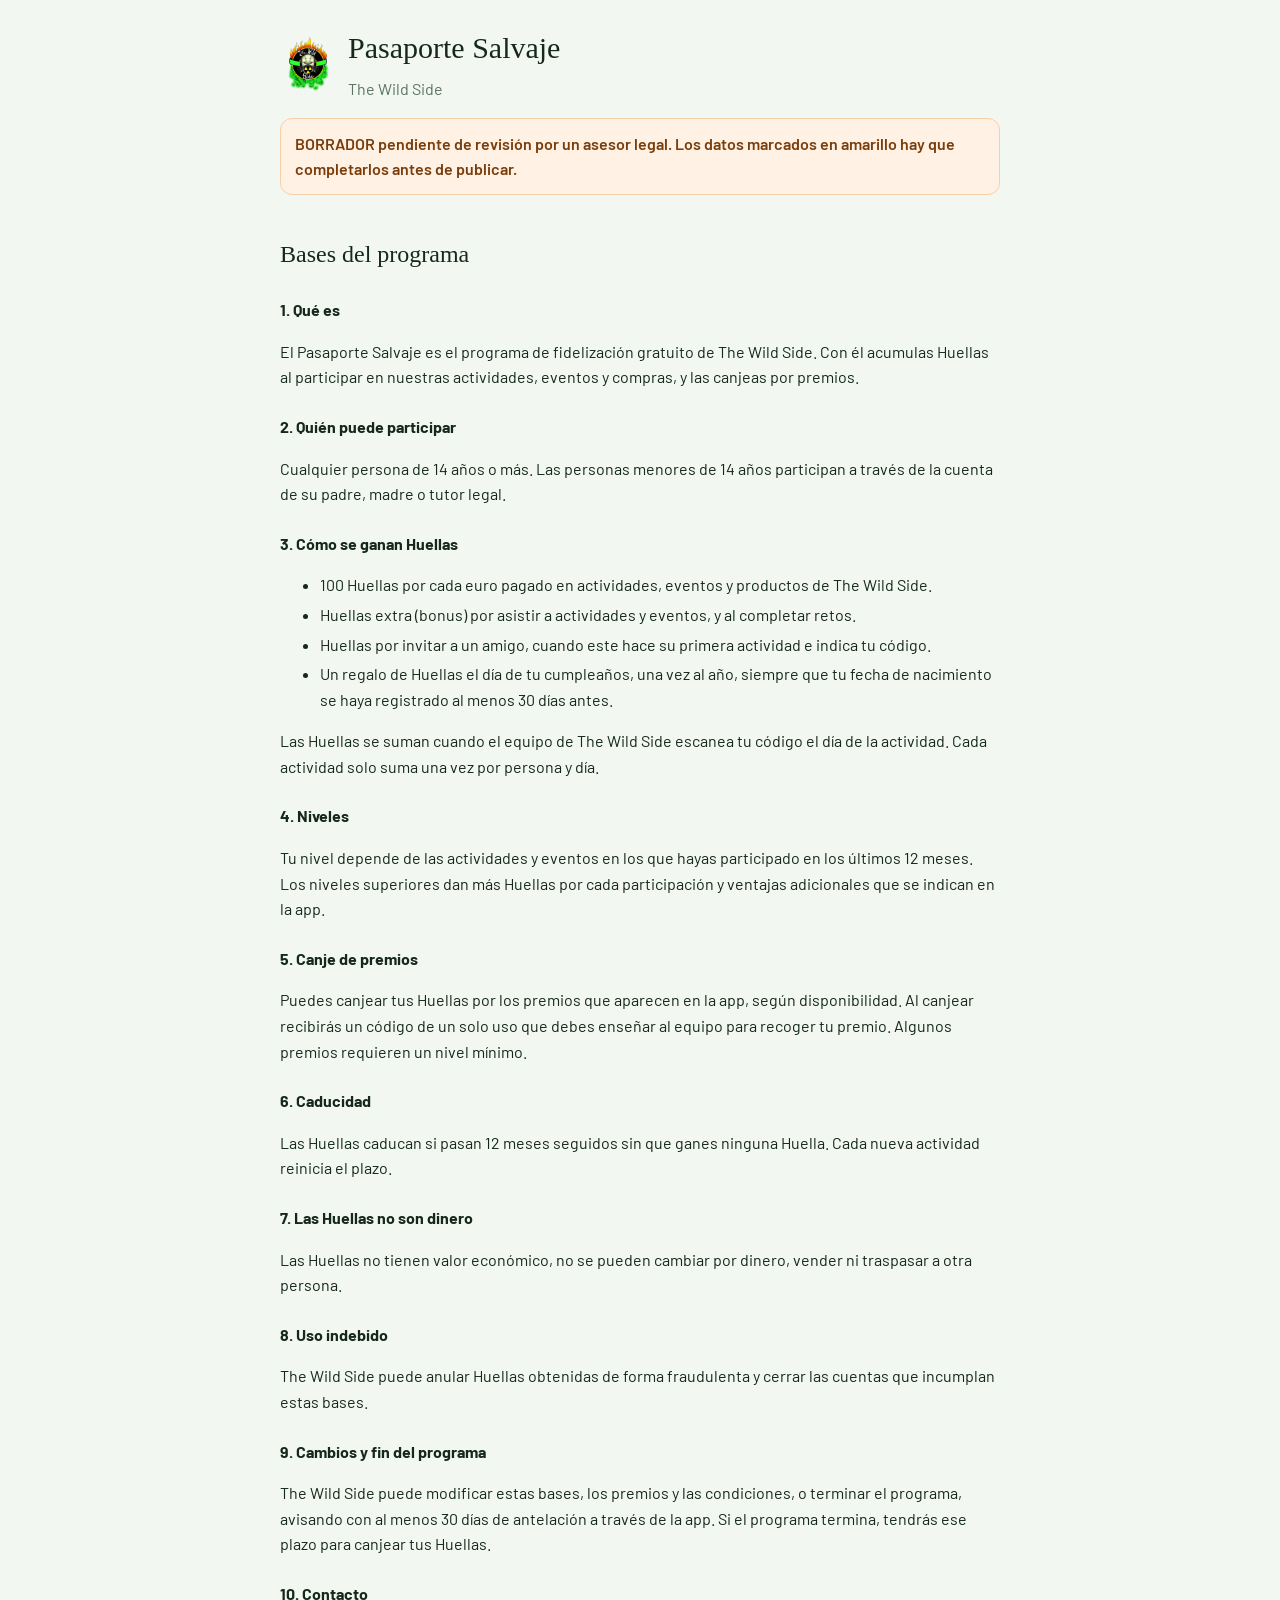
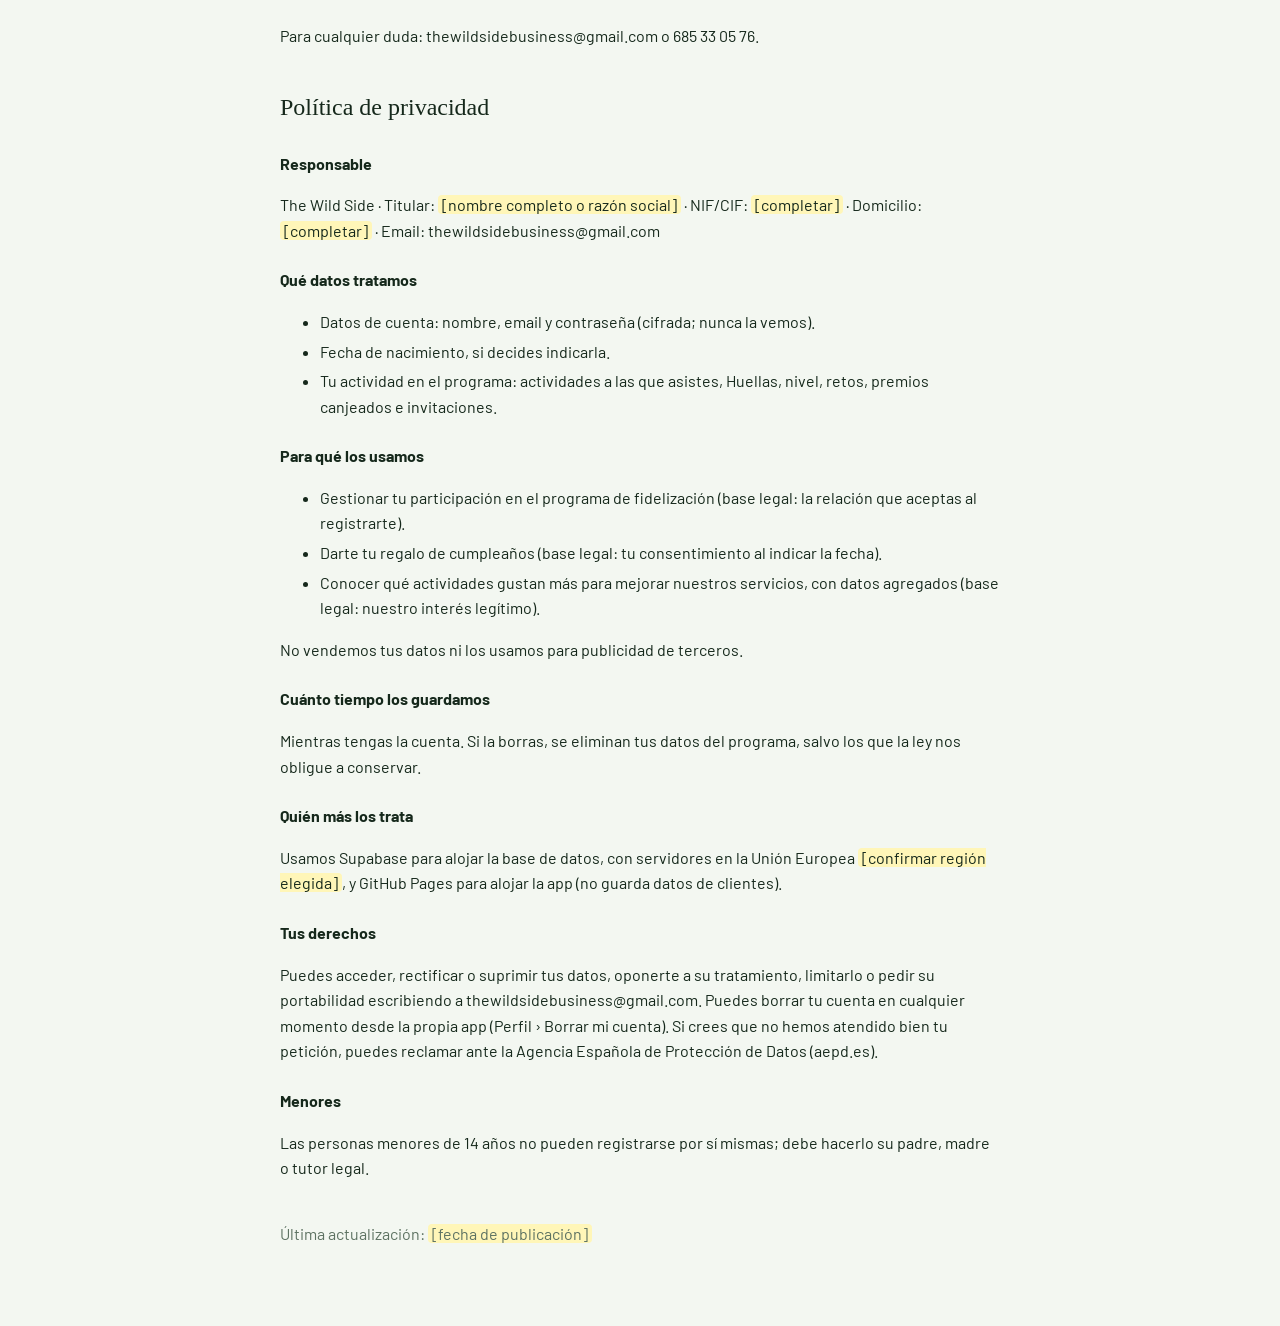
==== legal.html @ c9d742f8 "Pasaporte Salvaje: primera versión real con Supabase Co-Authored-By: Claude Opus 5.5 <noreply@anthro" ====
<!doctype html>
<html lang="es">
<head>
<meta charset="utf-8">
<meta name="viewport" content="width=device-width, initial-scale=1">
<title>Bases y privacidad · Pasaporte Salvaje</title>
<link rel="icon" href="img/icon-192.png">
<link rel="stylesheet" href="https://fonts.googleapis.com/css2?family=Permanent+Marker&family=Barlow:wght@400;600;700&display=swap">
<style>
  :root{--bg:#f3f7f1;--fg:#15281b;--muted:#5d7262;--green:#00a32c;--line:#dde7d7;--flame:#f06a12}
  body{margin:0;background:var(--bg);color:var(--fg);font-family:"Barlow",system-ui,sans-serif;font-size:16px;line-height:1.6}
  main{max-width:720px;margin:0 auto;padding:24px max(16px,env(safe-area-inset-left,0px)) 64px}
  h1{font-family:"Permanent Marker",cursive;font-weight:400;font-size:30px;margin:0 0 4px}
  h2{font-family:"Permanent Marker",cursive;font-weight:400;font-size:24px;margin:40px 0 8px;scroll-margin-top:16px}
  h3{font-size:16px;margin:24px 0 4px}
  .draft{background:#fff1e4;border:1px solid #f7cfa9;border-radius:12px;padding:12px 14px;color:#7a3d0c;font-weight:600}
  .fill{background:#fff6b8;padding:0 4px;border-radius:4px}
  a{color:var(--green)}
  header{display:flex;align-items:center;gap:12px;margin-bottom:16px}
  header img{width:56px;height:56px}
  li{margin-bottom:4px}
</style>
</head>
<body>
<main>
  <header><img src="img/logo.png" alt="Logo de The Wild Side"><div><h1>Pasaporte Salvaje</h1><div style="color:var(--muted)">The Wild Side</div></div></header>
  <p class="draft">BORRADOR pendiente de revisión por un asesor legal. Los datos marcados en amarillo hay que completarlos antes de publicar.</p>

  <h2 id="bases">Bases del programa</h2>
  <h3>1. Qué es</h3>
  <p>El Pasaporte Salvaje es el programa de fidelización gratuito de The Wild Side. Con él acumulas Huellas al participar en nuestras actividades, eventos y compras, y las canjeas por premios.</p>
  <h3>2. Quién puede participar</h3>
  <p>Cualquier persona de 14 años o más. Las personas menores de 14 años participan a través de la cuenta de su padre, madre o tutor legal.</p>
  <h3>3. Cómo se ganan Huellas</h3>
  <ul>
    <li>100 Huellas por cada euro pagado en actividades, eventos y productos de The Wild Side.</li>
    <li>Huellas extra (bonus) por asistir a actividades y eventos, y al completar retos.</li>
    <li>Huellas por invitar a un amigo, cuando este hace su primera actividad e indica tu código.</li>
    <li>Un regalo de Huellas el día de tu cumpleaños, una vez al año, siempre que tu fecha de nacimiento se haya registrado al menos 30 días antes.</li>
  </ul>
  <p>Las Huellas se suman cuando el equipo de The Wild Side escanea tu código el día de la actividad. Cada actividad solo suma una vez por persona y día.</p>
  <h3>4. Niveles</h3>
  <p>Tu nivel depende de las actividades y eventos en los que hayas participado en los últimos 12 meses. Los niveles superiores dan más Huellas por cada participación y ventajas adicionales que se indican en la app.</p>
  <h3>5. Canje de premios</h3>
  <p>Puedes canjear tus Huellas por los premios que aparecen en la app, según disponibilidad. Al canjear recibirás un código de un solo uso que debes enseñar al equipo para recoger tu premio. Algunos premios requieren un nivel mínimo.</p>
  <h3>6. Caducidad</h3>
  <p>Las Huellas caducan si pasan 12 meses seguidos sin que ganes ninguna Huella. Cada nueva actividad reinicia el plazo.</p>
  <h3>7. Las Huellas no son dinero</h3>
  <p>Las Huellas no tienen valor económico, no se pueden cambiar por dinero, vender ni traspasar a otra persona.</p>
  <h3>8. Uso indebido</h3>
  <p>The Wild Side puede anular Huellas obtenidas de forma fraudulenta y cerrar las cuentas que incumplan estas bases.</p>
  <h3>9. Cambios y fin del programa</h3>
  <p>The Wild Side puede modificar estas bases, los premios y las condiciones, o terminar el programa, avisando con al menos 30 días de antelación a través de la app. Si el programa termina, tendrás ese plazo para canjear tus Huellas.</p>
  <h3>10. Contacto</h3>
  <p>Para cualquier duda: thewildsidebusiness@gmail.com o 685 33 05 76.</p>

  <h2 id="privacidad">Política de privacidad</h2>
  <h3>Responsable</h3>
  <p>The Wild Side · Titular: <span class="fill">[nombre completo o razón social]</span> · NIF/CIF: <span class="fill">[completar]</span> · Domicilio: <span class="fill">[completar]</span> · Email: thewildsidebusiness@gmail.com</p>
  <h3>Qué datos tratamos</h3>
  <ul>
    <li>Datos de cuenta: nombre, email y contraseña (cifrada; nunca la vemos).</li>
    <li>Fecha de nacimiento, si decides indicarla.</li>
    <li>Tu actividad en el programa: actividades a las que asistes, Huellas, nivel, retos, premios canjeados e invitaciones.</li>
  </ul>
  <h3>Para qué los usamos</h3>
  <ul>
    <li>Gestionar tu participación en el programa de fidelización (base legal: la relación que aceptas al registrarte).</li>
    <li>Darte tu regalo de cumpleaños (base legal: tu consentimiento al indicar la fecha).</li>
    <li>Conocer qué actividades gustan más para mejorar nuestros servicios, con datos agregados (base legal: nuestro interés legítimo).</li>
  </ul>
  <p>No vendemos tus datos ni los usamos para publicidad de terceros.</p>
  <h3>Cuánto tiempo los guardamos</h3>
  <p>Mientras tengas la cuenta. Si la borras, se eliminan tus datos del programa, salvo los que la ley nos obligue a conservar.</p>
  <h3>Quién más los trata</h3>
  <p>Usamos Supabase para alojar la base de datos, con servidores en la Unión Europea <span class="fill">[confirmar región elegida]</span>, y GitHub Pages para alojar la app (no guarda datos de clientes).</p>
  <h3>Tus derechos</h3>
  <p>Puedes acceder, rectificar o suprimir tus datos, oponerte a su tratamiento, limitarlo o pedir su portabilidad escribiendo a thewildsidebusiness@gmail.com. Puedes borrar tu cuenta en cualquier momento desde la propia app (Perfil › Borrar mi cuenta). Si crees que no hemos atendido bien tu petición, puedes reclamar ante la Agencia Española de Protección de Datos (aepd.es).</p>
  <h3>Menores</h3>
  <p>Las personas menores de 14 años no pueden registrarse por sí mismas; debe hacerlo su padre, madre o tutor legal.</p>
  <p style="color:var(--muted);margin-top:40px">Última actualización: <span class="fill">[fecha de publicación]</span></p>
</main>
</body>
</html>
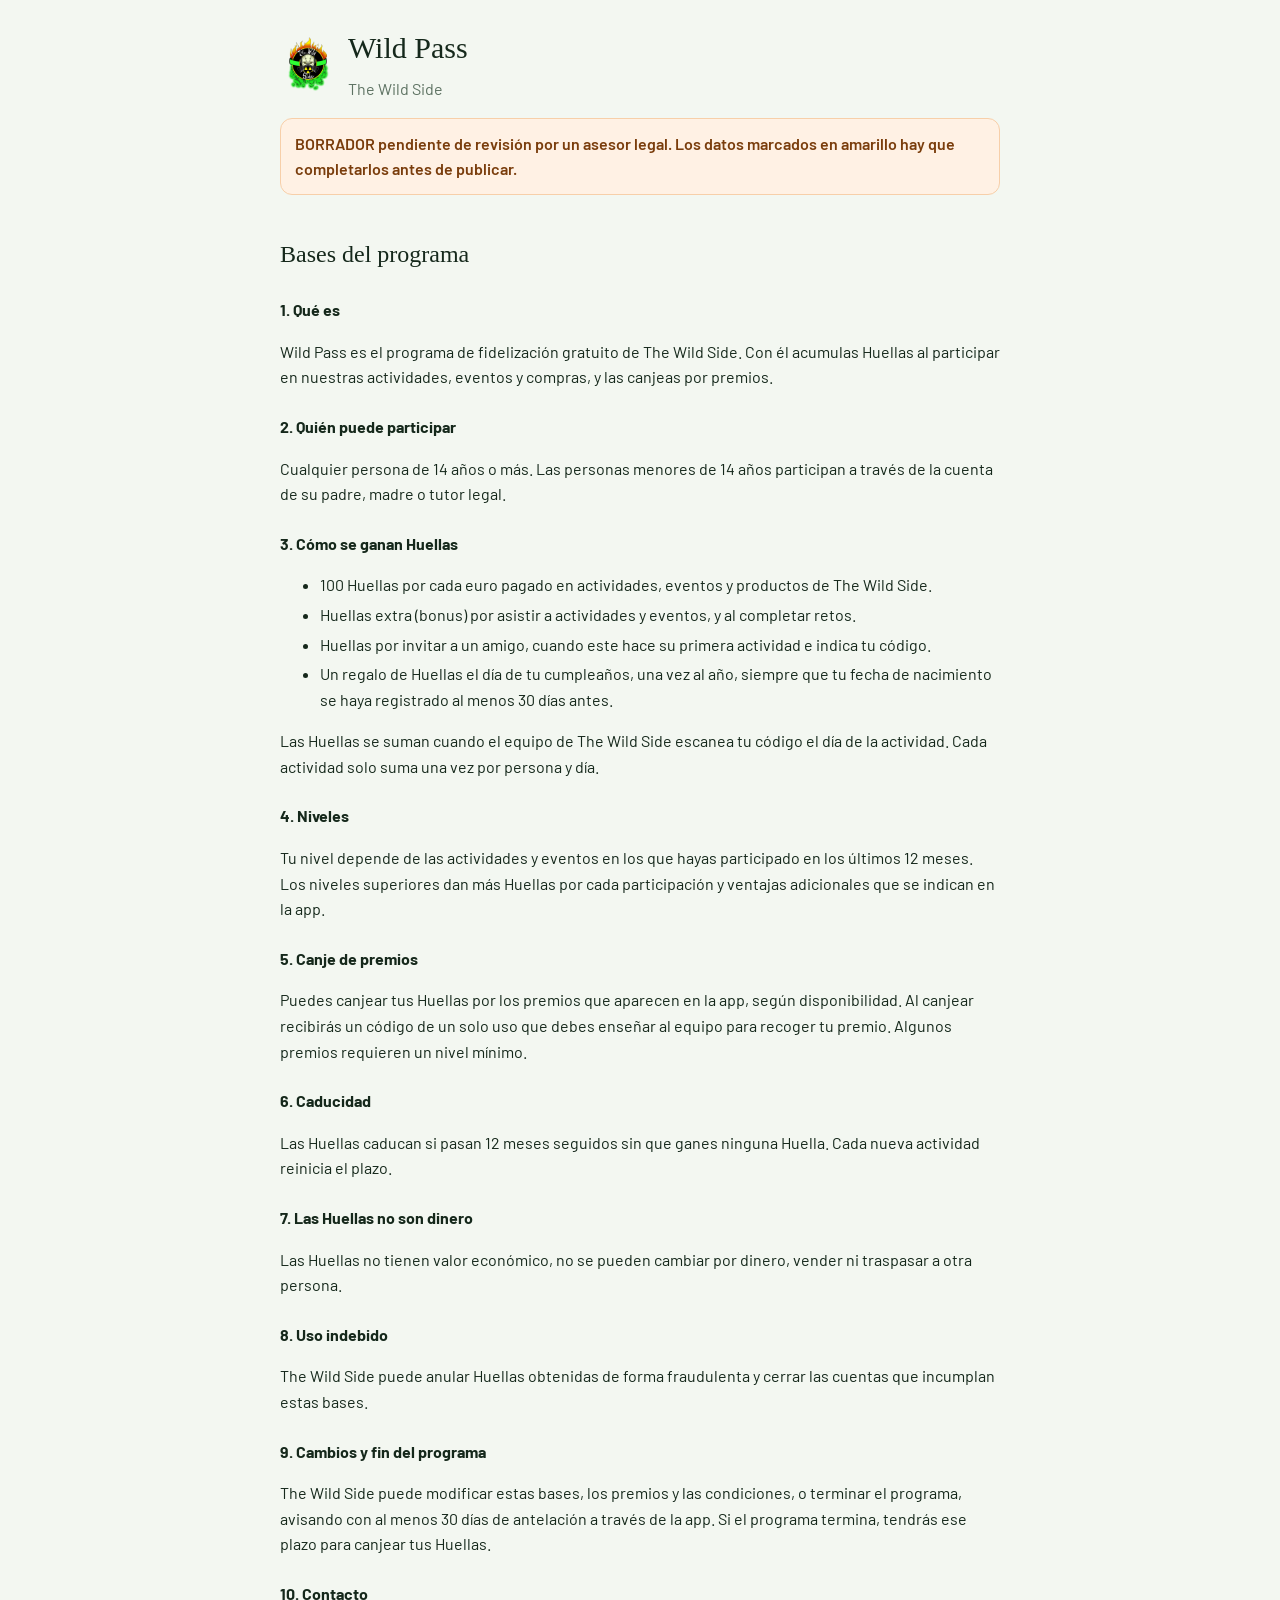
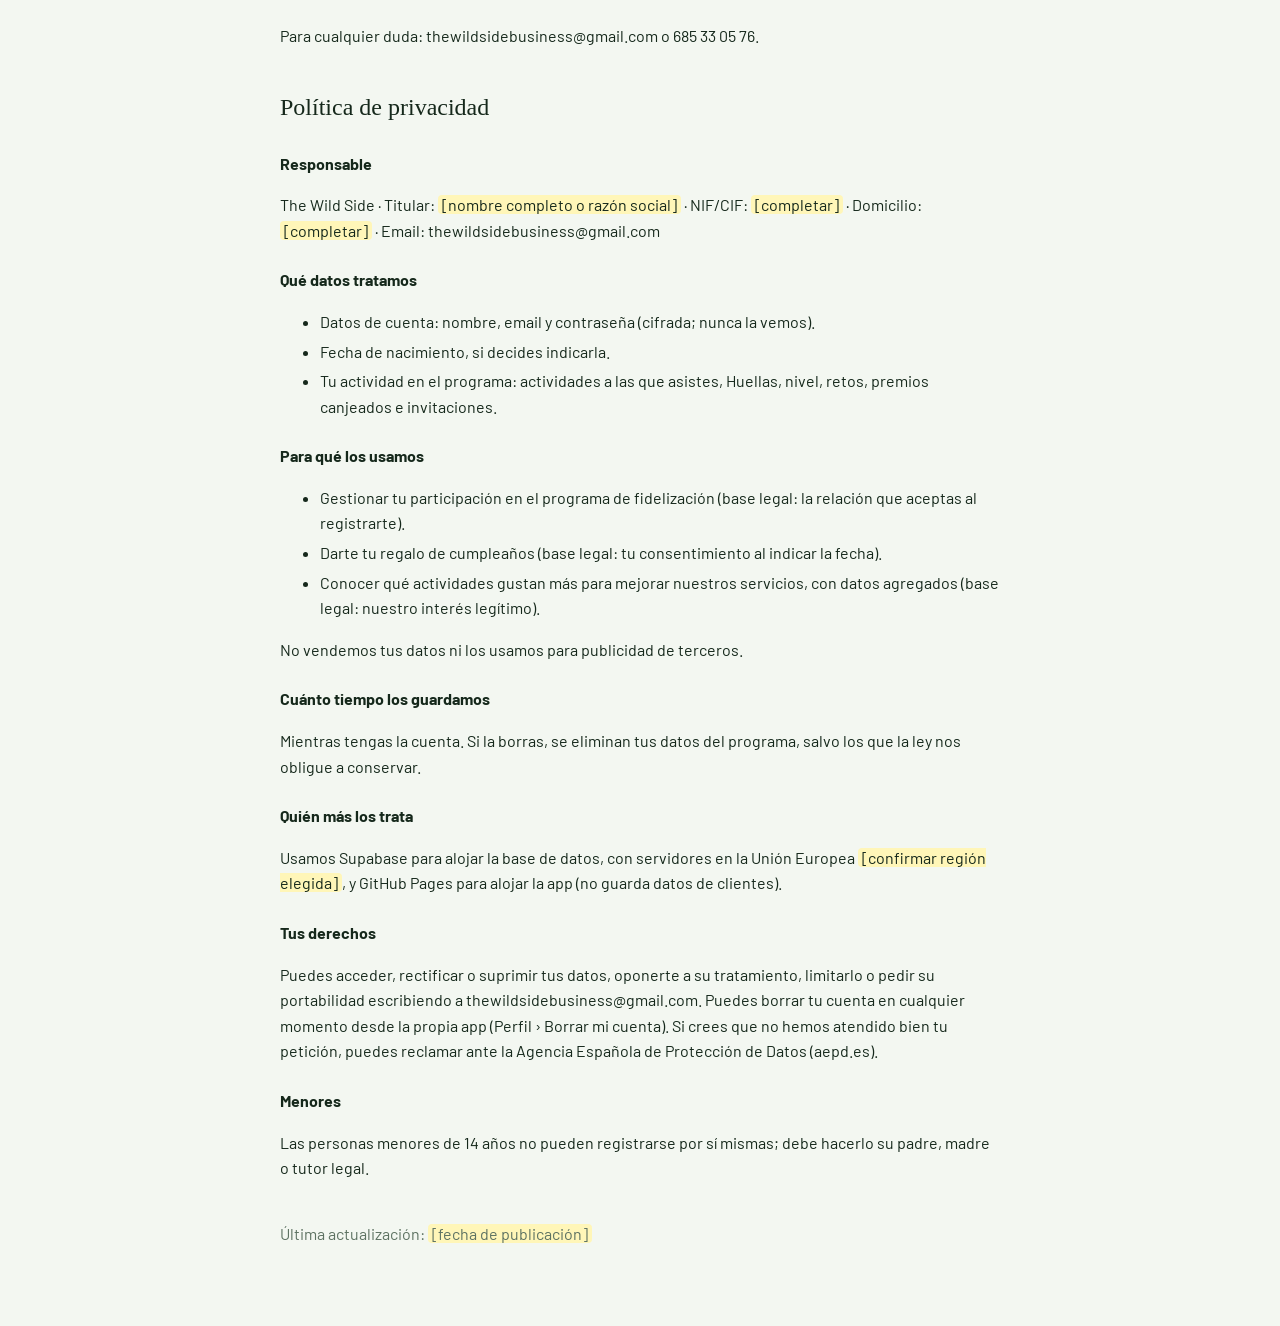
==== commit 15aea9e3: "Cambia el nombre de la app a Wild Pass Co-Authored-By: Claude Opus 5.5 <noreply@anthropic.com> Claud" ====
--- a/legal.html
+++ b/legal.html
@@ -3,7 +3,7 @@
 <head>
 <meta charset="utf-8">
 <meta name="viewport" content="width=device-width, initial-scale=1">
-<title>Bases y privacidad · Pasaporte Salvaje</title>
+<title>Bases y privacidad · Wild Pass</title>
 <link rel="icon" href="img/icon-192.png">
 <link rel="stylesheet" href="https://fonts.googleapis.com/css2?family=Permanent+Marker&family=Barlow:wght@400;600;700&display=swap">
 <style>
@@ -23,12 +23,12 @@
 </head>
 <body>
 <main>
-  <header><img src="img/logo.png" alt="Logo de The Wild Side"><div><h1>Pasaporte Salvaje</h1><div style="color:var(--muted)">The Wild Side</div></div></header>
+  <header><img src="img/logo.png" alt="Logo de The Wild Side"><div><h1>Wild Pass</h1><div style="color:var(--muted)">The Wild Side</div></div></header>
   <p class="draft">BORRADOR pendiente de revisión por un asesor legal. Los datos marcados en amarillo hay que completarlos antes de publicar.</p>
 
   <h2 id="bases">Bases del programa</h2>
   <h3>1. Qué es</h3>
-  <p>El Pasaporte Salvaje es el programa de fidelización gratuito de The Wild Side. Con él acumulas Huellas al participar en nuestras actividades, eventos y compras, y las canjeas por premios.</p>
+  <p>Wild Pass es el programa de fidelización gratuito de The Wild Side. Con él acumulas Huellas al participar en nuestras actividades, eventos y compras, y las canjeas por premios.</p>
   <h3>2. Quién puede participar</h3>
   <p>Cualquier persona de 14 años o más. Las personas menores de 14 años participan a través de la cuenta de su padre, madre o tutor legal.</p>
   <h3>3. Cómo se ganan Huellas</h3>
